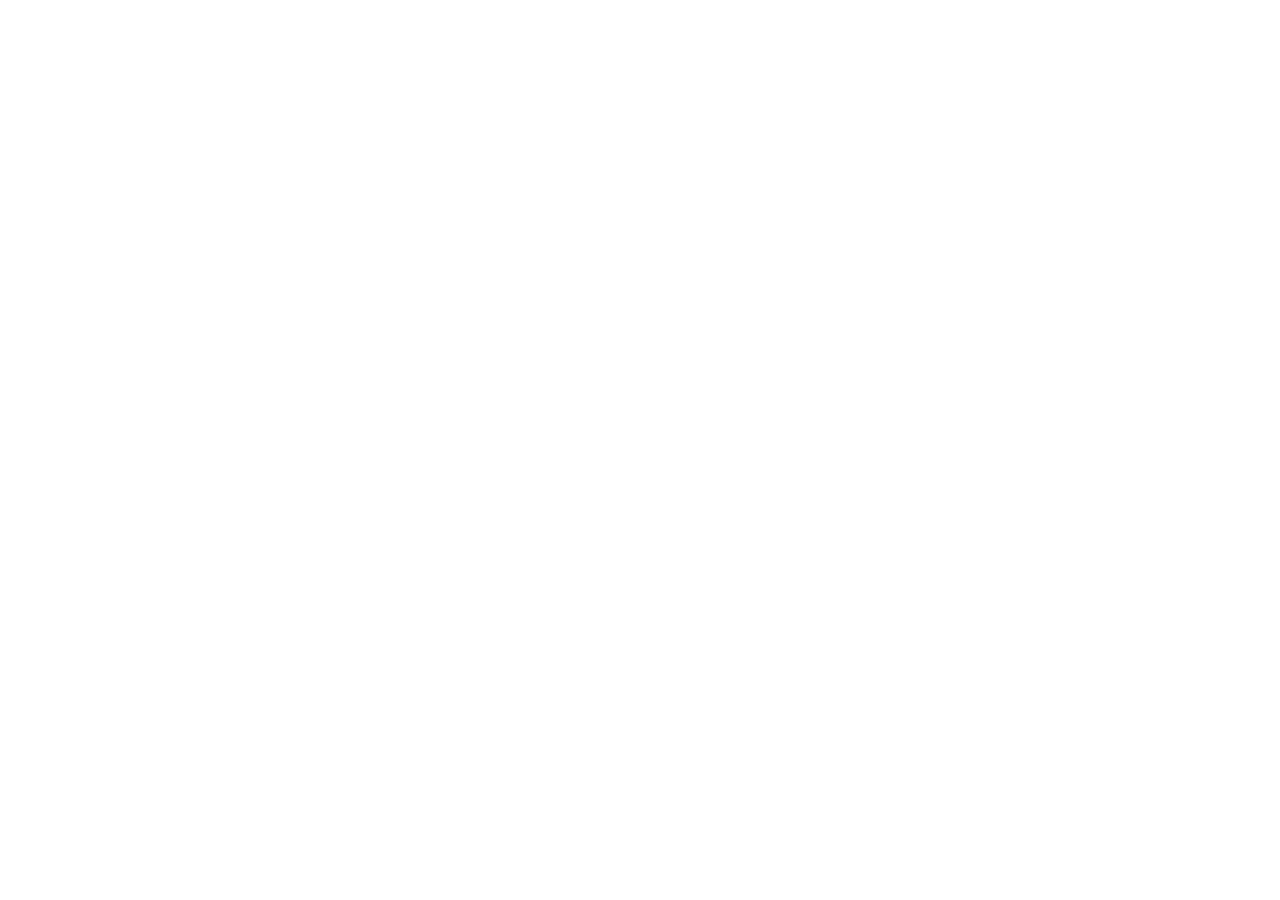
==== index.html @ ac23d6a2 "first commit" ====
<!DOCTYPE html>
<html lang="en">
<head>
    <meta charset="UTF-8">
    <meta name="viewport" content="width=device-width, initial-scale=1.0">
    <title>HOME</title>
    <link rel="stylesheet" href="./css/base.css">
</head>
<body>
    
</body>
</html>
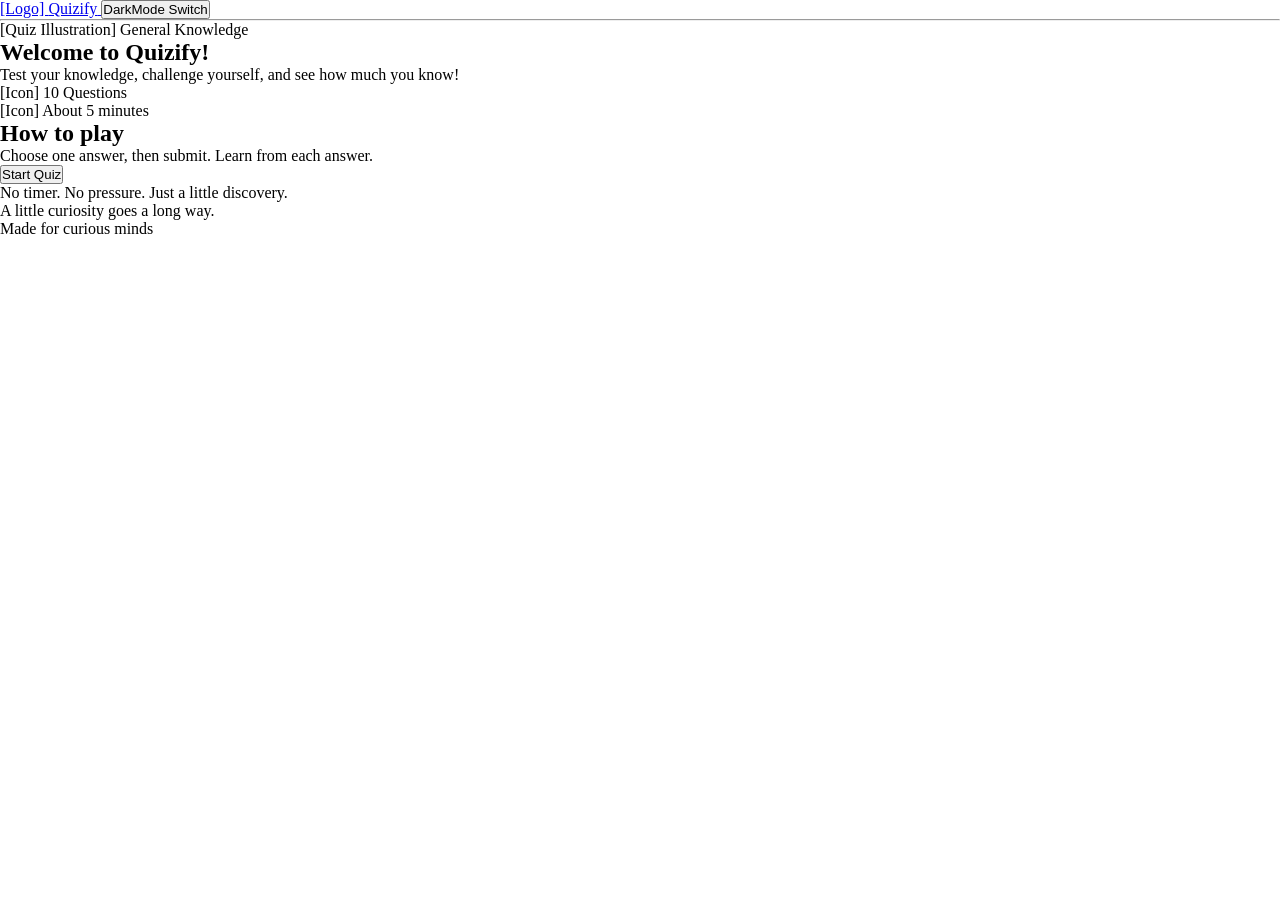
==== commit 58923078: "Add welcome page HTML structure" ====
--- a/index.html
+++ b/index.html
@@ -1,12 +1,47 @@
-<!DOCTYPE html>
+<!doctype html>
 <html lang="en">
-<head>
-    <meta charset="UTF-8">
-    <meta name="viewport" content="width=device-width, initial-scale=1.0">
+  <head>
+    <meta charset="UTF-8" />
+    <meta name="viewport" content="width=device-width, initial-scale=1.0" />
     <title>HOME</title>
-    <link rel="stylesheet" href="./css/base.css">
-</head>
-<body>
-    
-</body>
-</html>+    <link rel="stylesheet" href="./css/base.css" />
+    <link rel="stylesheet" href="./css/welcome.css" />
+  </head>
+  <body>
+    <header>
+      <a href="./index.html" class="logo">
+        <img />[Logo]
+        <span>Quizify</span>
+      </a>
+      <button>DarkMode Switch</button>
+    </header>
+
+    <hr />
+
+    <main>
+      <div class="welcome-top">
+        <img>[Quiz Illustration]
+        <span>General Knowledge</span>
+      </div>
+      <section>
+        <h1>Welcome to Quizify!</h1>
+        <p>Test your knowledge, challenge yourself, and see how much you know!</p>
+        <ul>
+            <li><img>[Icon] 10 Questions</li>
+            <li><img>[Icon] About 5 minutes</li>
+        </ul>
+        
+        <h2>How to play</h2>
+        <p>Choose one answer, then submit. Learn from each answer.</p>
+        
+        <button>Start Quiz</button>
+      </section>
+      <p>No timer. No pressure. Just a little discovery.</p>
+    </main>
+
+    <footer>
+      <p>A little curiosity goes a long way.</p>
+      <p>Made for curious minds</p>
+    </footer>
+  </body>
+</html>
--- a/css/base.css
+++ b/css/base.css
@@ -0,0 +1,5 @@
+* {
+    margin: 0px;
+    padding: 0px;
+    box-sizing: border-box;
+}
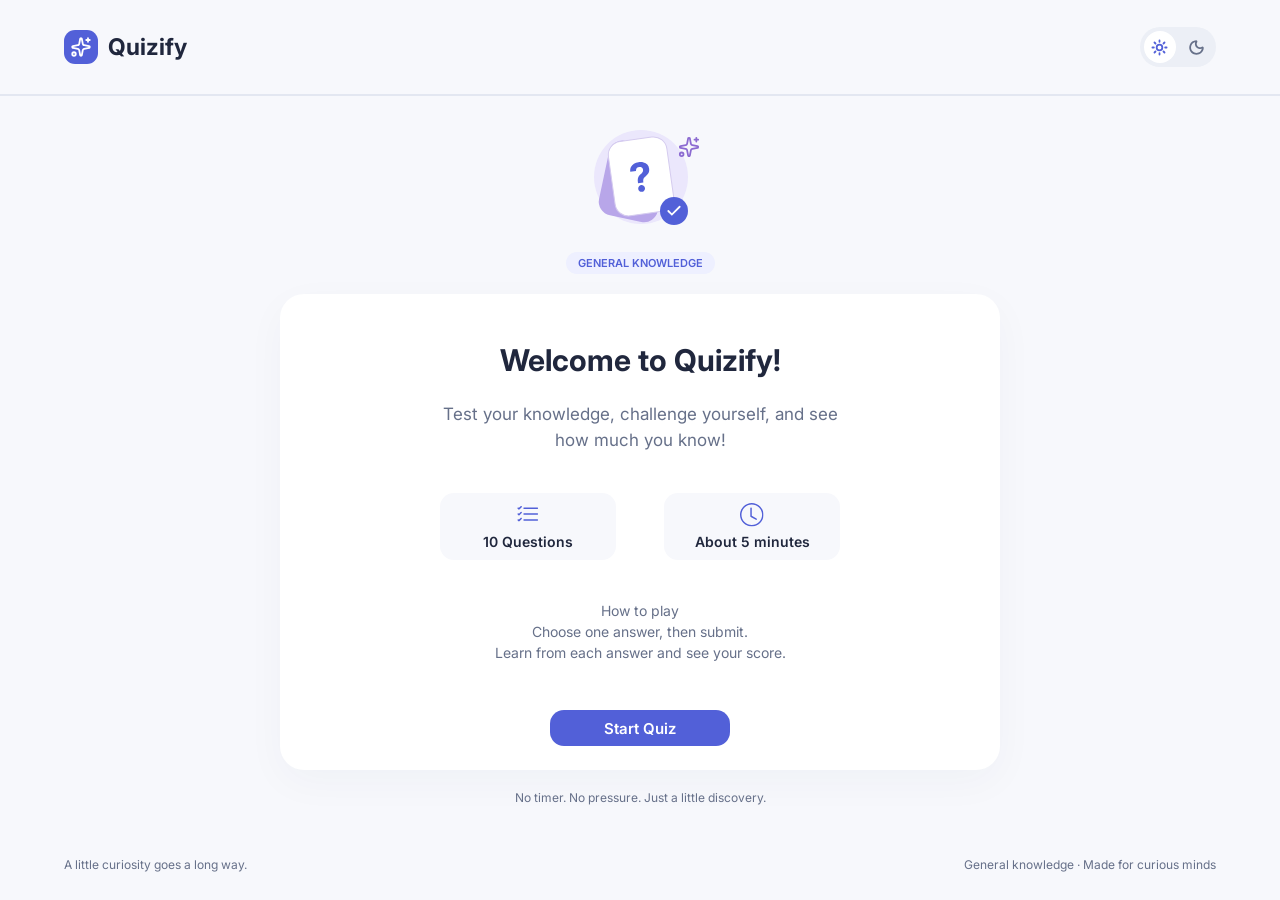
==== commit b56f159f: "Add welcome page layout and styling" ====
--- a/index.html
+++ b/index.html
@@ -6,42 +6,59 @@
     <title>HOME</title>
     <link rel="stylesheet" href="./css/base.css" />
     <link rel="stylesheet" href="./css/welcome.css" />
+    <link rel="preconnect" href="https://fonts.googleapis.com">
+    <link rel="preconnect" href="https://fonts.gstatic.com" crossorigin>
+    <link href="https://fonts.googleapis.com/css2?family=Inter:wght@400;500;600;700&display=swap" rel="stylesheet">
   </head>
   <body>
     <header>
       <a href="./index.html" class="logo">
-        <img />[Logo]
+        <img src="./assets/Brand mark.svg" alt="">
         <span>Quizify</span>
       </a>
-      <button>DarkMode Switch</button>
+      <button class="theme-toggle" aria-label="Switch dark mode" aria-pressed="false">
+        <span class="knob"></span>
+        <svg class="sun" width="17" height="17" viewBox="0 0 17 17" fill="none" xmlns="http://www.w3.org/2000/svg">
+        <path d="M8.49992 1.41614V2.83292M8.49992 14.1672V15.5839M3.49138 3.4915L4.49021 4.49033M12.5095 12.5096L13.5083 13.5085M1.41602 8.50004H2.8328M14.167 8.50004H15.5838M4.49021 12.5096L3.49138 13.5085M13.5083 3.4915L12.5095 4.49033M11.3335 8.50004C11.3335 10.065 10.0648 11.3336 8.49992 11.3336C6.93498 11.3336 5.66636 10.065 5.66636 8.50004C5.66636 6.93511 6.93498 5.66648 8.49992 5.66648C10.0648 5.66648 11.3335 6.93511 11.3335 8.50004Z" stroke="currentColor" stroke-width="1.8" stroke-linecap="round"/>
+        </svg>
+        <svg class="moon" width="17" height="17" viewBox="0 0 17 17" fill="none" xmlns="http://www.w3.org/2000/svg">
+        <path d="M13.6514 12.2535C14.3765 11.2581 14.7976 10.074 14.864 8.84436C14.8796 8.55752 14.5389 8.40807 14.2952 8.56035C13.4802 9.06966 12.5167 9.28775 11.5618 9.17901C10.6068 9.07028 9.71698 8.64114 9.03739 7.96165C8.35781 7.28215 7.92862 6.3924 7.81987 5.43762C7.71112 4.48283 7.92923 3.51938 8.43861 2.7045C8.59091 2.46157 8.44074 2.12019 8.15386 2.13577C6.92407 2.20228 5.73988 2.62353 4.74442 3.34861C3.74897 4.07369 2.98488 5.07155 2.54451 6.22156C2.10414 7.37158 2.00636 8.62451 2.26297 9.82891C2.51958 11.0333 3.11961 12.1376 3.99052 13.0083C4.86143 13.879 5.96593 14.4788 7.17051 14.7353C8.37509 14.9917 9.62818 14.8938 10.7783 14.4534C11.9284 14.013 12.9263 13.2489 13.6514 12.2535Z" stroke="currentColor" stroke-width="1.8" stroke-linecap="round"/>
+        </svg>
+      </button>
     </header>
-
-    <hr />
 
     <main>
       <div class="welcome-top">
-        <img>[Quiz Illustration]
-        <span>General Knowledge</span>
+        <img src="./assets/Quiz illustration.svg" alt="">
+        <span class="badge">General Knowledge</span>
       </div>
-      <section>
+      <section class="card">
         <h1>Welcome to Quizify!</h1>
-        <p>Test your knowledge, challenge yourself, and see how much you know!</p>
-        <ul>
-            <li><img>[Icon] 10 Questions</li>
-            <li><img>[Icon] About 5 minutes</li>
+        <p class="intro">Test your knowledge, challenge yourself, and see how much you know!</p>
+        <ul class="quiz-info">
+            <li>
+              <img src="./assets/list-check 1.svg" alt=""> 10 Questions
+            </li>
+            <li>
+              <img src="./assets/clock 1.svg" alt="">
+              <span class="hide-desktop">~5 minutes</span>
+              <span class="hide-mobile">About 5 minutes</span>
+            </li>
         </ul>
         
-        <h2>How to play</h2>
-        <p>Choose one answer, then submit. Learn from each answer.</p>
-        
+        <div class="how-to">
+          <h2>How to play</h2>
+          <p>Choose one answer, then submit.<br>Learn from each answer and see your score.</p>
+        </div>
+
         <button>Start Quiz</button>
       </section>
-      <p>No timer. No pressure. Just a little discovery.</p>
+      <p class="note">No timer. No pressure. Just a little discovery.</p>
     </main>
 
     <footer>
       <p>A little curiosity goes a long way.</p>
-      <p>Made for curious minds</p>
+      <p class="hide-mobile">General knowledge · Made for curious minds</p>
     </footer>
   </body>
 </html>
--- a/css/base.css
+++ b/css/base.css
@@ -1,5 +1,170 @@
 * {
-    margin: 0px;
-    padding: 0px;
-    box-sizing: border-box;
-}+  margin: 0px;
+  padding: 0px;
+  box-sizing: border-box;
+}
+
+/* Colors for all pages */
+
+:root {
+  --color-background: #f7f8fc;
+  --color-heading: #20273d;
+  --color-toggle-bg: #eceff6;
+  --color-white: #ffffff;
+  --color-toggle-active: #5260d8;
+  --color-toggle-inactive: #667089;
+  --color-border: #e3e7f1;
+  --color-card-shadow: rgba(40, 52, 80, 0.035);
+  --color-text: #667089;
+}
+
+body {
+  background-color: var(--color-background);
+  font-family: "Inter", sans-serif;
+  min-height: 100vh;
+  display: flex;
+  flex-direction: column;
+}
+
+header {
+  display: flex;
+  height: 5rem;
+  width: 100%;
+  justify-content: space-between;
+  align-items: center;
+  border-bottom: 2px solid var(--color-border);
+
+  .logo {
+    display: flex;
+    align-items: center;
+    gap: 0.625rem;
+    margin-left: 1.5rem;
+    text-decoration: none;
+    color: inherit;
+
+    img {
+      height: 34px;
+      width: 34px;
+    }
+
+    span {
+      font-size: 1.4375rem;
+      font-weight: bold;
+      color: var(--color-heading);
+    }
+  }
+
+  button {
+    margin-right: 1.5rem;
+  }
+
+  .theme-toggle,
+  svg {
+    position: relative;
+  }
+
+  .theme-toggle {
+    display: flex;
+    justify-content: space-between;
+    align-items: center;
+    width: 4.75rem;
+    height: 2.5rem;
+    padding: 0 0.7rem;
+    border-radius: 999px;
+    background: var(--color-toggle-bg);
+    border: none;
+    cursor: pointer;
+  }
+
+  .theme-toggle.is-dark .knob {
+    transform: translateX(2.25rem);
+  }
+
+  /* Light mode */
+  .theme-toggle .sun {
+    color: var(--color-toggle-active);
+  }
+  .theme-toggle .moon {
+    color: var(--color-toggle-inactive);
+  }
+
+  /* Dark mode */
+  .theme-toggle.is-dark .sun {
+    color: var(--color-toggle-inactive);
+  }
+  .theme-toggle.is-dark .moon {
+    color: var(--color-toggle-active);
+  }
+
+  .knob {
+    position: absolute;
+    width: 2rem;
+    height: 2rem;
+    border-radius: 50%;
+    background: var(--color-white);
+    top: 0.25rem;
+    left: 0.25rem;
+    transition: transform 0.25s;
+  }
+}
+
+main {
+  flex: 1;
+  display: flex;
+  flex-direction: column;
+}
+
+.card {
+  flex: 1;
+  background: var(--color-white);
+  border-radius: 24px;
+  padding: 2.5rem 1.5rem;
+  box-shadow: 0 0.75rem 2.5rem var(--color-card-shadow);
+}
+
+.hide-mobile {
+  display: none;
+}
+
+footer {
+  display: flex;
+  padding: 1.75rem 1.5rem;
+
+  p {
+    color: var(--color-text);
+    font-size: 0.75rem;
+  }
+}
+
+@media (min-width: 1024px) {
+  .hide-desktop {
+    display: none;
+  }
+
+  .hide-mobile {
+    display: block;
+  }
+
+  header {
+    height: 6rem;
+
+    .logo {
+      margin-left: 4rem;
+    }
+
+    button {
+      margin-right: 4rem;
+    }
+  }
+
+  .card {
+    width: 100%;
+    max-width: 45rem;
+    margin: 0 auto;
+  }
+
+  footer {
+    justify-content: space-between;
+    padding: 1.75rem 4rem;
+  }
+}
--- a/css/welcome.css
+++ b/css/welcome.css
@@ -0,0 +1,156 @@
+:root {
+  --color-badge-txt: #5260d8;
+  --color-badge-bg: #eef0ff;
+}
+
+main {
+  padding: 2rem 1.5rem 1.5rem;
+
+  .welcome-top {
+    display: flex;
+    flex-direction: column;
+    align-items: center;
+    gap: 1.25rem;
+    margin-bottom: 1.25rem;
+
+    img {
+      height: 104px;
+      width: 132px;
+    }
+
+    .badge {
+      text-transform: uppercase;
+      font-size: 0.6875rem;
+      font-weight: 600;
+      color: var(--color-badge-txt);
+      background: var(--color-badge-bg);
+      padding: 0.25rem 0.75rem;
+      border-radius: 999px;
+    }
+  }
+}
+
+.card {
+  display: flex;
+  flex-direction: column;
+  justify-content: space-evenly;
+  align-items: center;
+  text-align: center;
+  gap: 1.5rem;
+
+  h1 {
+    font-size: 1.5rem;
+    color: var(--color-heading);
+  }
+
+  .intro {
+    font-size: 0.9375rem;
+    line-height: 1.5;
+    max-width: clamp(13.875rem, 50vw, 24rem);
+    color: var(--color-text);
+  }
+
+  .quiz-info {
+    list-style: none;
+    display: flex;
+    gap: 1.5rem;
+
+    li {
+      display: flex;
+      flex-direction: column;
+      align-items: center;
+      gap: 0.375rem;
+      background: var(--color-background);
+      border-radius: 14px;
+      padding: 0.625rem;
+      min-width: 6.5rem;
+      font-weight: 600;
+      color: var(--color-heading);
+
+      img {
+        width: 1.25rem;
+        height: 1.25rem;
+      }
+    }
+  }
+
+  .how-to {
+    font-size: 0.75rem;
+    line-height: 1.5;
+    max-width: clamp(13rem, 50vw, 25rem);
+    margin-top: 1rem;
+
+    h2,
+    p {
+      font-size: inherit;
+      font-weight: 400;
+      color: var(--color-text);
+    }
+  }
+
+  button {
+    margin-top: 1rem;
+    background: var(--color-toggle-active);
+    color: var(--color-white);
+    border: none;
+    border-radius: 14px;
+    padding: 0.375rem 0.625rem;
+    font-size: 0.9375rem;
+    font-weight: 600;
+    font-family: inherit;
+    cursor: pointer;
+  }
+}
+
+.note {
+  text-align: center;
+  font-size: 0.75rem;
+  color: var(--color-text);
+  margin-top: 1.25rem;
+}
+
+@media (min-width: 1024px) {
+  .card {
+    padding: 3rem 3rem 1.5rem;
+    max-height: 30.625rem;
+
+    h1 {
+      font-size: 1.875rem;
+    }
+
+    .intro {
+      font-size: 1.0625rem;
+      max-width: 25rem;
+      margin-bottom: 1rem;
+    }
+
+    .quiz-info {
+      gap: 3rem;
+
+      li {
+        width: 11rem;
+        font-size: 0.875rem;
+
+        img {
+          width: 1.5rem;
+          height: 1.5rem;
+        }
+      }
+    }
+
+    .how-to {
+      font-size: 0.875rem;
+      max-width: 18.5rem;
+    }
+
+    button {
+      display: flex;
+      align-items: center;
+      justify-content: center;
+      width: 11.25rem;
+      height: 2.25rem;
+      padding: 0.625rem 1rem;
+      margin-top: auto;
+    }
+  }
+}
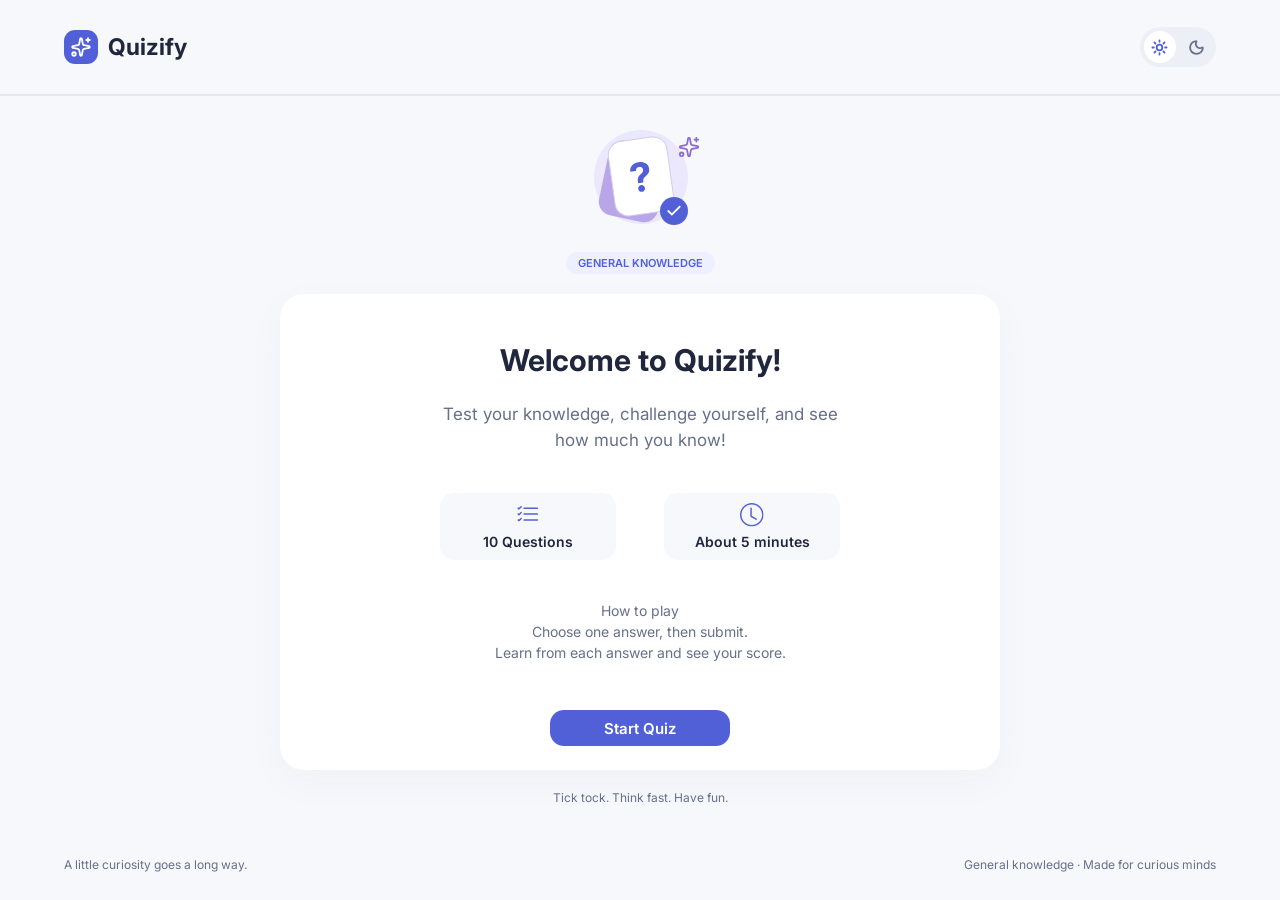
==== commit a70a0121: "Changed note text" ====
--- a/index.html
+++ b/index.html
@@ -6,6 +6,8 @@
     <title>HOME</title>
     <link rel="stylesheet" href="./css/base.css" />
     <link rel="stylesheet" href="./css/welcome.css" />
+    <script src="./javascript/theme.js" defer></script>
+    <script src="./javascript/welcome.js" defer></script>
     <link rel="preconnect" href="https://fonts.googleapis.com">
     <link rel="preconnect" href="https://fonts.gstatic.com" crossorigin>
     <link href="https://fonts.googleapis.com/css2?family=Inter:wght@400;500;600;700&display=swap" rel="stylesheet">
@@ -51,14 +53,16 @@
           <p>Choose one answer, then submit.<br>Learn from each answer and see your score.</p>
         </div>
 
-        <button>Start Quiz</button>
+        <button id="start-quiz">Start Quiz</button>
       </section>
-      <p class="note">No timer. No pressure. Just a little discovery.</p>
+      <p class="note">Tick tock. Think fast. Have fun.</p>
     </main>
 
     <footer>
       <p>A little curiosity goes a long way.</p>
       <p class="hide-mobile">General knowledge · Made for curious minds</p>
     </footer>
+    <audio id="switch-on" src="./assets/sounds/SwitchOn.wav"></audio>
+    <audio id="switch-off" src="./assets/sounds/SwitchOff.wav"></audio>
   </body>
 </html>
--- a/css/base.css
+++ b/css/base.css
@@ -10,11 +10,14 @@
   --color-background: #f7f8fc;
   --color-heading: #20273d;
   --color-toggle-bg: #eceff6;
+  --color-toggle-btn-background: #ffffff;
+  --color-card-background: #ffffff; 
   --color-white: #ffffff;
   --color-toggle-active: #5260d8;
   --color-toggle-inactive: #667089;
   --color-border: #e3e7f1;
   --color-card-shadow: rgba(40, 52, 80, 0.035);
+  --color-btn: #5260D8;
   --color-text: #667089;
 }
 
@@ -101,7 +104,7 @@
     width: 2rem;
     height: 2rem;
     border-radius: 50%;
-    background: var(--color-white);
+    background: var(--color-toggle-btn-background);
     top: 0.25rem;
     left: 0.25rem;
     transition: transform 0.25s;
@@ -116,7 +119,7 @@
 
 .card {
   flex: 1;
-  background: var(--color-white);
+  background: var(--color-card-background);
   border-radius: 24px;
   padding: 2.5rem 1.5rem;
   box-shadow: 0 0.75rem 2.5rem var(--color-card-shadow);
@@ -168,3 +171,18 @@
     padding: 1.75rem 4rem;
   }
 }
+
+:root.dark {
+  --color-background: #141827;
+  --color-heading: #F2F4FF;
+  --color-toggle-bg: #252B40;
+  --color-toggle-btn-background: #1D2336;
+  --color-card-background: #1D2336;
+  --color-white: #ffffff;
+  --color-toggle-active: #A4ABFF;
+  --color-toggle-inactive: #A8B2CC;
+  --color-border: #2B3248;
+  --color-card-shadow: rgba(49, 62, 75, 0.035);
+  --color-btn: #5260D8;
+  --color-text: #A8B2CC;
+}
--- a/css/welcome.css
+++ b/css/welcome.css
@@ -90,7 +90,7 @@
 
   button {
     margin-top: 1rem;
-    background: var(--color-toggle-active);
+    background: var(--color-btn);
     color: var(--color-white);
     border: none;
     border-radius: 14px;
@@ -154,3 +154,8 @@
     }
   }
 }
+
+:root.dark {
+  --color-badge-txt: #A5ADFF;
+  --color-badge-bg: #2A2F5A;
+}
